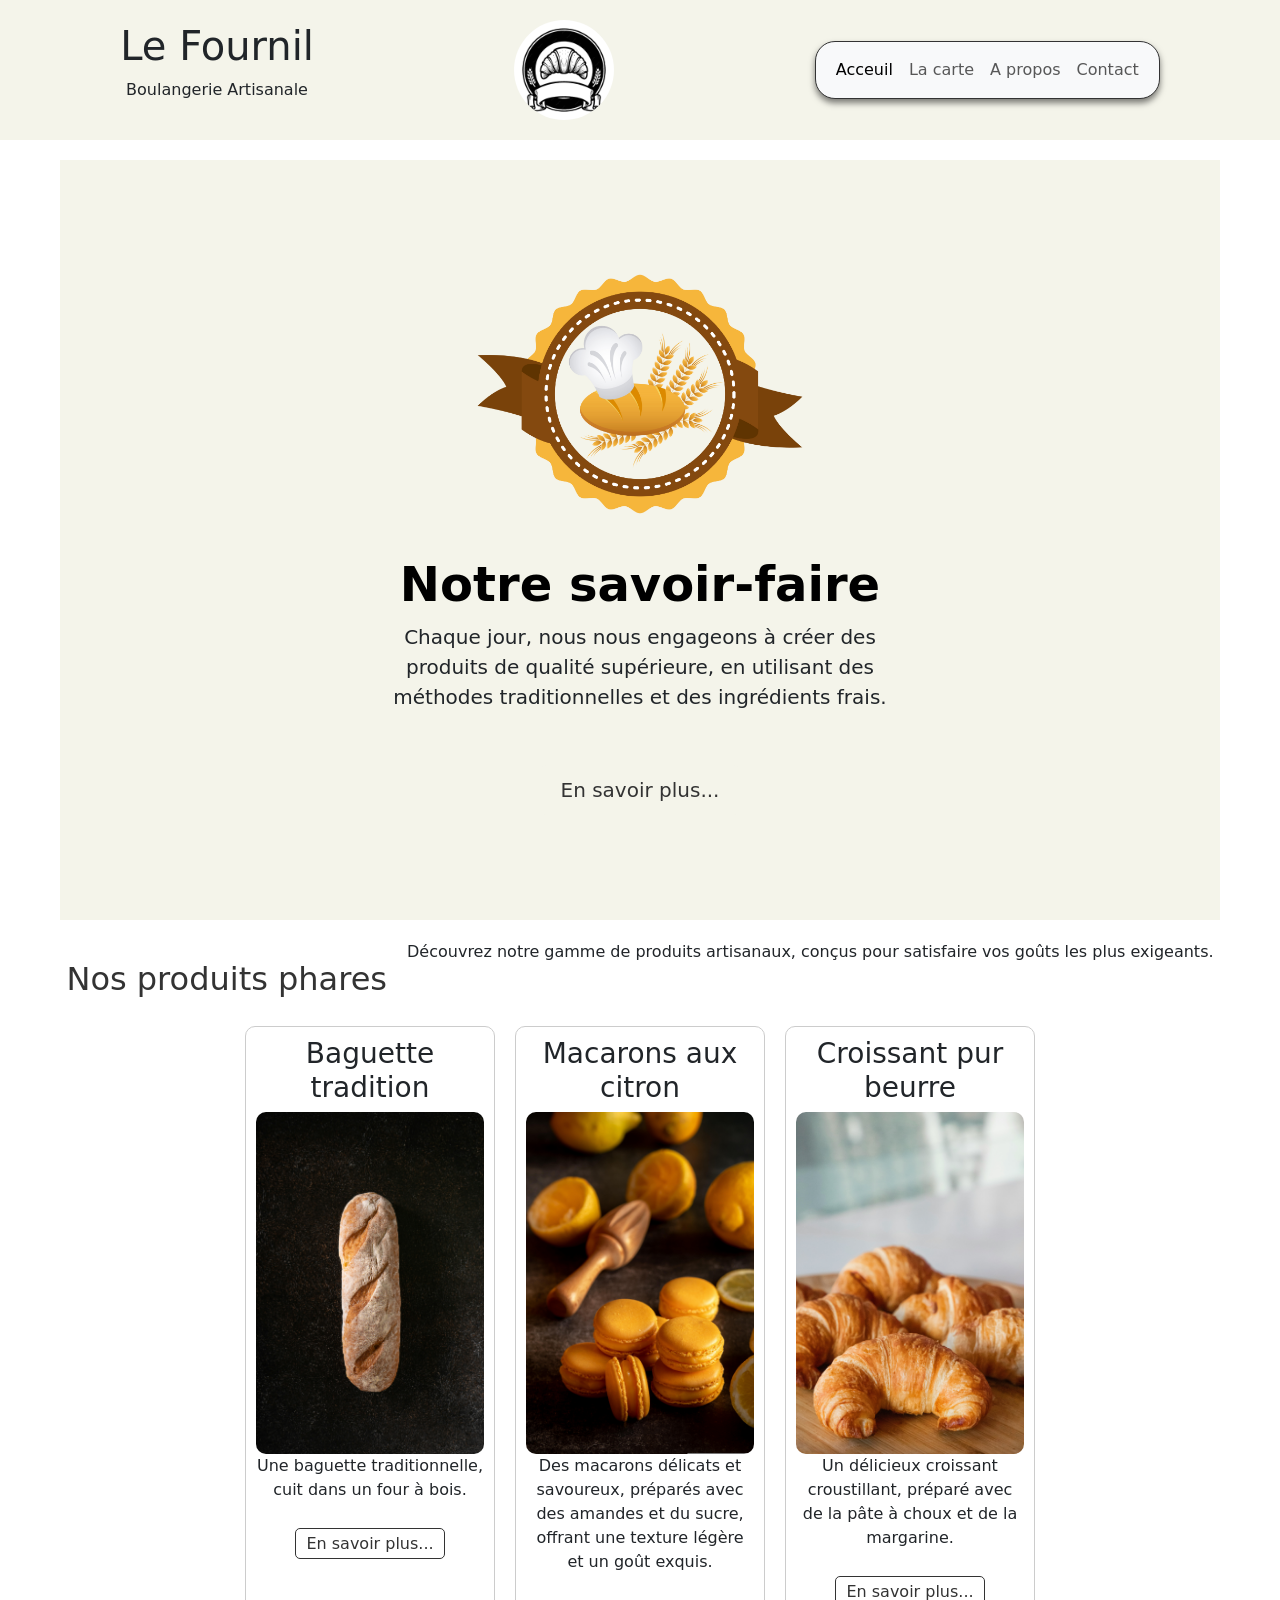
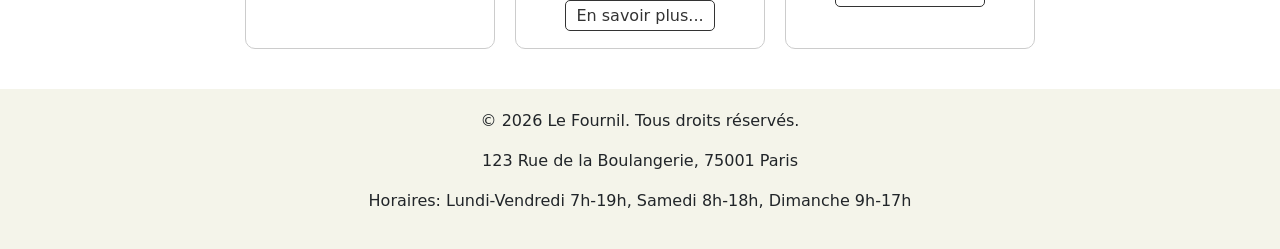
==== index.html @ 7bd05edb "first commit" ====
<!doctype html>
<html lang="fr">
  <head>
    <meta charset="UTF-8" />
    <meta name="viewport" content="width=device-width, initial-scale=1.0" />
    <!-- cdn bootstrap -->
    <link
      href="https://cdn.jsdelivr.net/npm/bootstrap@5.3.0/dist/css/bootstrap.min.css"
      rel="stylesheet"
    />
    <script src="https://cdn.jsdelivr.net/npm/bootstrap@5.3.0/dist/js/bootstrap.bundle.min.js"></script>
    <link rel="stylesheet" href="./assets/css/default.css" />
    <title>Le Fournil - Boulangerie Artisanale</title>
  </head>
  <body>
    <!-- Header -->
    <header>
      <div class="header-content">
        <h1>Le Fournil</h1>
        <p>Boulangerie Artisanale</p>
      </div>
      <!-- Logo -->
      <img src="assets/images/logo.jpg" alt="logo croissant" class="logo" />
      <!-- Navigation -->
      <nav
        class="navbar navbar-expand-lg bg-body-tertiary align-content-center"
      >
        <div class="container-fluid">
          <button
            class="navbar-toggler"
            type="button"
            data-bs-toggle="collapse"
            data-bs-target="#navbarText"
            aria-controls="navbarText"
            aria-expanded="false"
            aria-label="Toggle navigation"
          >
            <span class="navbar-toggler-icon"></span>
          </button>
          <div class="collapse navbar-collapse" id="navbarText">
            <ul class="navbar-nav me-auto mb-2 mb-lg-0">
              <li class="nav-item">
                <a class="nav-link active" aria-current="page" href="index.html"
                  >Acceuil</a
                >
              </li>
              <li class="nav-item">
                <a class="nav-link" href="/pages/la-carte.html">La carte</a>
              </li>
              <li class="nav-item">
                <a class="nav-link" href="/pages/a-propos.html">A propos</a>
              </li>
              <li class="nav-item">
                <a class="nav-link" href="/pages/contact.html">Contact</a>
              </li>
            </ul>
          </div>
        </div>
      </nav>
    </header>
    <!-- Main -->
    <main class="container">
      <section class="hero">
        <div class="px-4 py-5 my-5 text-center">
          <img
            class="d-block mx-auto mb-4"
            src="./assets/images/54307.jpg"
            alt=""
            width="350px"
          />
          <h1 class="display-5 fw-bold text-body-emphasis">
            Notre savoir-faire
          </h1>
          <div class="col-lg-6 mx-auto">
            <p class="lead mb-4">
              Chaque jour, nous nous engageons à créer des produits de qualité
              supérieure, en utilisant des méthodes traditionnelles et des
              ingrédients frais.
            </p>
            <div class="d-grid gap-2 d-sm-flex justify-content-sm-center">
              <button type="button" class="btn btn-lg px-4 gap-3">
                <a class="link-hero" href="pages/a-propos.html"
                  >En savoir plus...</a
                >
              </button>
            </div>
          </div>
        </div>
      </section>
      <section class="products-home">
        <h2>Nos produits phares</h2>
        <p>
          Découvrez notre gamme de produits artisanaux, conçus pour satisfaire
          vos goûts les plus exigeants.
        </p>
        <article class="product">
          <h3>Baguette tradition</h3>
          <img
            class="photo-section"
            src="assets/images/tradition.jpg"
            alt="différents types de pains"
            height="400px"
          />
          <p>Une baguette traditionnelle, cuit dans un four à bois.</p>
          <button type="button" class="btn btn-phare btn-lg px-4 gap-3">
            <a href="/pages/la-carte.html#bread-section">En savoir plus...</a>
          </button>
        </article>
        <article class="product">
          <h3>Macarons aux citron</h3>
          <img
            class="photo-section"
            src="assets/images/Macarons.jpg"
            alt="macarons aux citron"
            height="400px"
          />
          <p>
            Des macarons délicats et savoureux, préparés avec des amandes et du
            sucre, offrant une texture légère et un goût exquis.
          </p>
          <button type="button" class="btn btn-phare btn-lg px-4 gap-3">
            <a href="/pages/la-carte.html#patisseries-section"
              >En savoir plus...</a
            >
          </button>
        </article>
        <article class="product">
          <h3>Croissant pur beurre</h3>
          <img
            class="photo-section"
            src="assets/images/croissant_2.jpg"
            alt="croissants au beurre"
            height="400px"
          />
          <p>
            Un délicieux croissant croustillant, préparé avec de la pâte à choux
            et de la margarine.
          </p>
          <button type="button" class="btn btn-phare btn-lg px-4 gap-3">
            <a href="/pages/la-carte.html#viennoiseries-section"
              >En savoir plus...</a
            >
          </button>
        </article>
      </section>
    </main>
  </body>
  <!-- Footer -->
  <footer>
    <p>&copy; 2026 Le Fournil. Tous droits réservés.</p>
    <p>123 Rue de la Boulangerie, 75001 Paris</p>
    <p>Horaires: Lundi-Vendredi 7h-19h, Samedi 8h-18h, Dimanche 9h-17h</p>
  </footer>
</html>
---- assets/css/default.css ----
:root {
  --primary-color: #f4f4ea;
  --secondary-color: #333;
  --accent-color: #ff6f61;
  --background-color: #f5f5f5;
}

.body {
  background-color: var(--background-color);
  font-family: Arial, sans-serif;
  margin: 0;
  padding: 0;
}
header {
  display: flex;
  background-color: var(--primary-color);
  padding: 20px;
  text-align: center;
  align-items: center;
  justify-content: space-around;
}
header img {
  width: 100px;
  height: auto;
  border-radius: 50%;
}
h2 {
  color: var(--secondary-color);
  text-align: center;
  margin-top: 20px;
}
footer {
  background-color: var(--primary-color);
  padding: 20px;
  text-align: center;
  margin-top: 20px;
}
.header-content {
  display: flex;
  flex-direction: column;
  align-items: center;
}
.navbar {
  border: 1px solid var(--secondary-color);
  border-radius: 20px;
  box-shadow: 0 4px 6px rgba(0, 0, 0, 0.5);
}
.navbar a:checked {
  color: var(--secondary-color);
  text-decoration: none;
  padding: 10px 20px;
  display: inline-block;
}
.container {
  max-width: 1200px;
  margin: 0 auto;
  padding: 20px;
  display: flex;
  flex-direction: column;
  align-items: center;
}
.head-section {
  text-align: center;
  margin-bottom: 20px;
}
.head-section h2 {
  color: var(--secondary-color);
  box-shadow: 0 4px 6px var(--primary-color);
  border-radius: 15%;
  font-size: 2em;
  margin-bottom: 10px;
}
.photo-section {
  width: 80%;
  height: 150px;
  border-radius: 20px;
}
.products-home {
  display: flex;
  flex-wrap: wrap;
  justify-content: center;
  gap: 20px;
  margin-top: 20px;
}
.products-home .product {
  width: 250px;
  border: 1px solid #ccc;
  border-radius: 10px;
  padding: 10px;
  text-align: center;
}
.products-home .product img {
  width: 100%;
  height: auto;
  border-radius: 10px;
}
.products-la-carte {
  color: var(--secondary-color);
}

.products-la-carte li {
  list-style: none;
  margin: 20px;
  font-size: large;
  width: 250px;
  background-color: var(--primary-color);
  border: 1px solid #ccc;
  border-radius: 10px;
  padding: 10px;
  text-align: center;
}
.products-la-carte li img {
  width: 100%;
  height: 100%;
  border-radius: 10px;
}
.products-la-carte li img:hover {
  transform: scale(1.01);
  transition: transform 0.3s ease;
  cursor: help;
}
.hero {
  background-color: var(--primary-color);
}
.link-hero {
  display: inline-block;
  padding: 10px 20px;
  background-color: var(--primary-color);
  color: var(--secondary-color);
  text-decoration: none;
  border-radius: 5px;
  margin-top: 20px;
}
.link-hero:hover {
  background-color: var(--secondary-color);
  border: 1px solid var(--secondary-color);
  color: var(--primary-color);
  transition: background-color 0.3s ease;
}
.ancre-la-carte {
  display: flex;
  justify-content: center;
  gap: 20px;
  margin-bottom: 20px;
  a {
    text-decoration: none;
    color: var(--secondary-color);
    font-weight: bold;
    padding: 10px 20px;
    border-radius: 5px;
    transition: background-color 0.3s ease;
  }
}
.btn-phare a {
  text-decoration: none;
  color: var(--secondary-color);
  font-size: medium;
  /* font-weight: medium; */
  padding: 5px 10px;
  border: 1px solid var(--secondary-color);
  border-radius: 5px;
  transition: background-color 0.3s ease;
}
.btn-phare a:hover {
  background-color: var(--primary-color);
  color: var(--secondary-color);
}
.about-article {
  border: 1px solid var(--secondary-color);
  border-radius: 25px;
  box-shadow: 0 4px 6px rgba(0, 0, 0, 0.4);
  display: flex;
  flex-direction: column;
  align-items: center;
  margin-top: 20px;
}
.about-article p {
  text-align: center;
  padding: 5px;
  font-size: medium;
}
.about-article footer p {
  margin-top: 10px;
}
.about-article footer {
  margin-bottom: 10px;
  border-radius: 40px 0 40px 0;
}
.form-contact {
  display: flex;
  padding: 60px 45px;
  flex-direction: column;
  align-items: center;
  margin-top: 20px;
  border: 1px solid var(--secondary-color);
  border-radius: 25px;
  box-shadow: 0 4px 6px rgba(0, 0, 0, 0.4);
}
.btn-contact {
  text-decoration: none;
  color: var(--secondary-color);
  font-size: medium;
  padding: 5px 10px;
  border: 1px solid var(--secondary-color);
  border-radius: 5px;
  transition: background-color 0.3s ease;
}
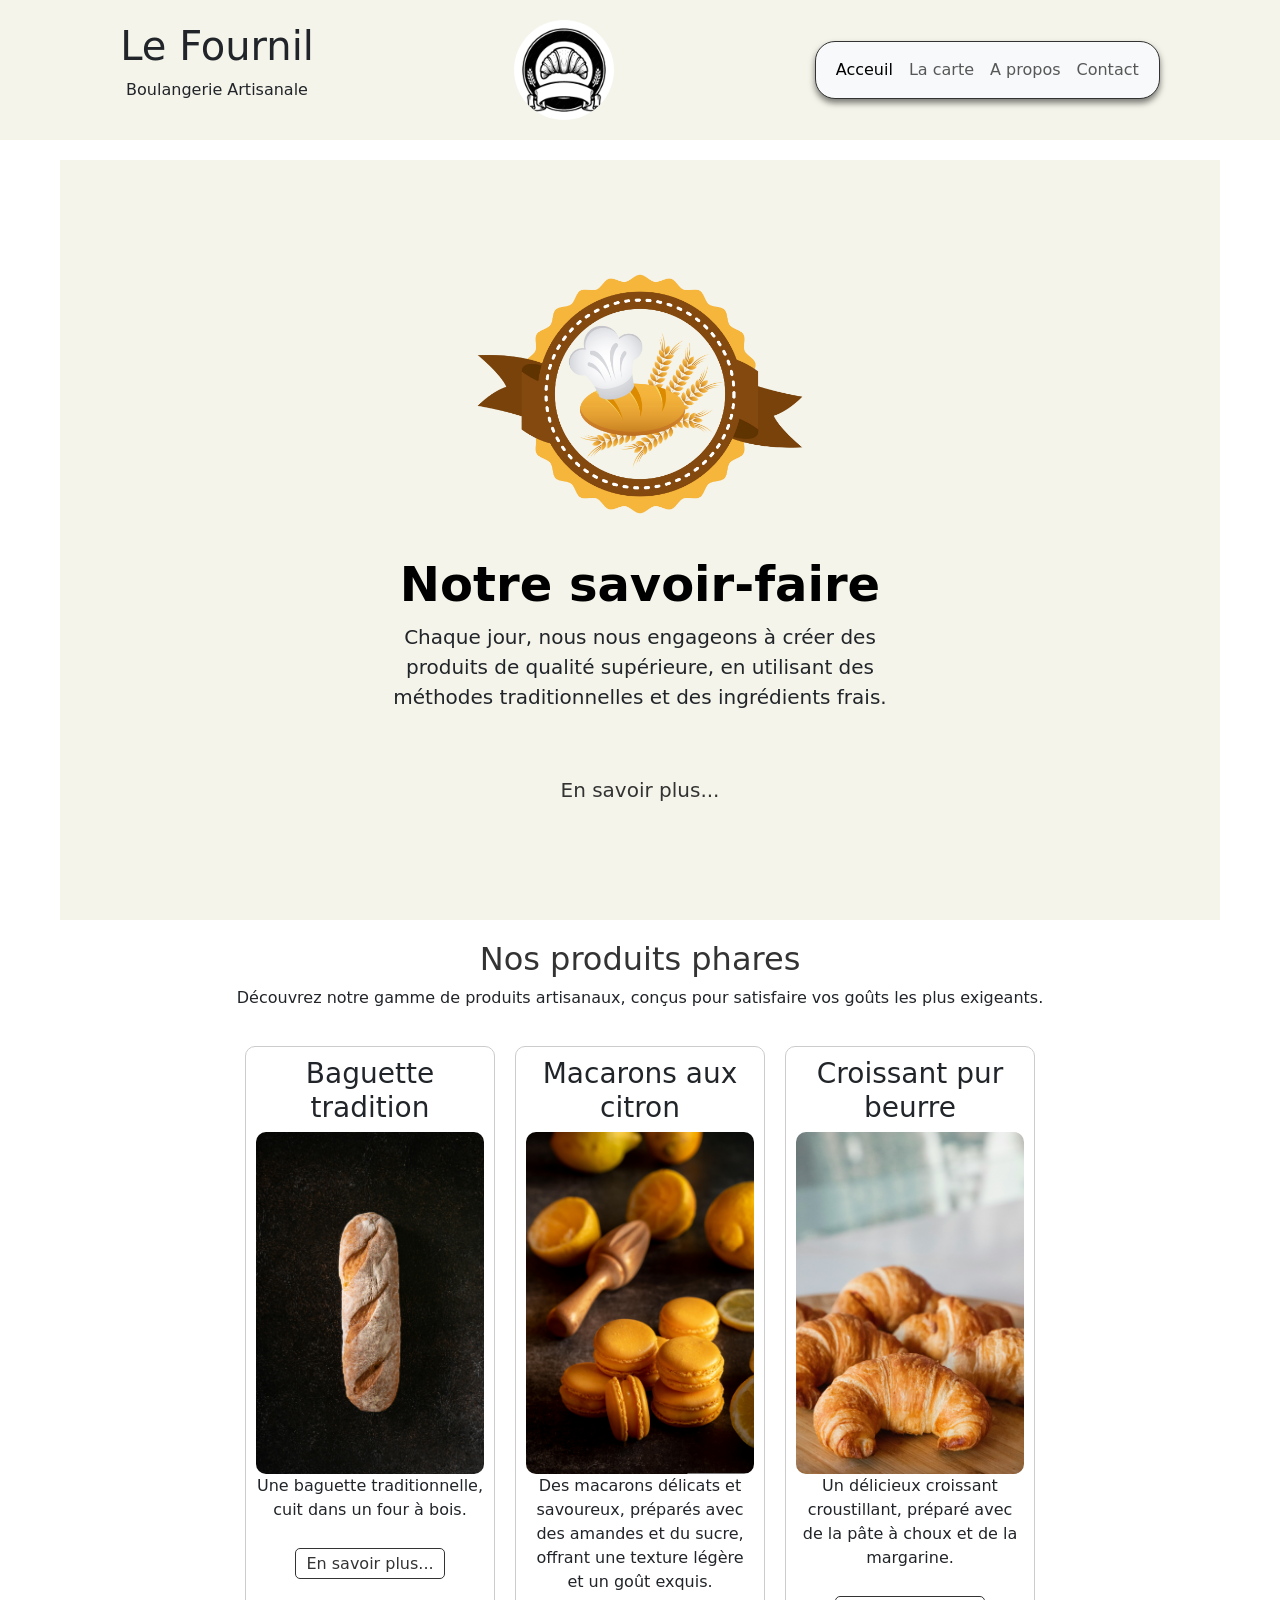
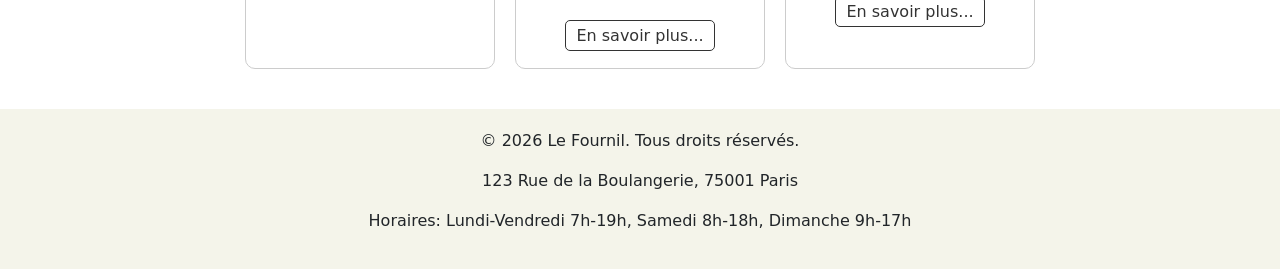
==== commit d337e171: "fix index-h2" ====
--- a/index.html
+++ b/index.html
@@ -87,12 +87,12 @@
           </div>
         </div>
       </section>
+      <h2>Nos produits phares</h2>
+      <p>
+        Découvrez notre gamme de produits artisanaux, conçus pour satisfaire vos
+        goûts les plus exigeants.
+      </p>
       <section class="products-home">
-        <h2>Nos produits phares</h2>
-        <p>
-          Découvrez notre gamme de produits artisanaux, conçus pour satisfaire
-          vos goûts les plus exigeants.
-        </p>
         <article class="product">
           <h3>Baguette tradition</h3>
           <img
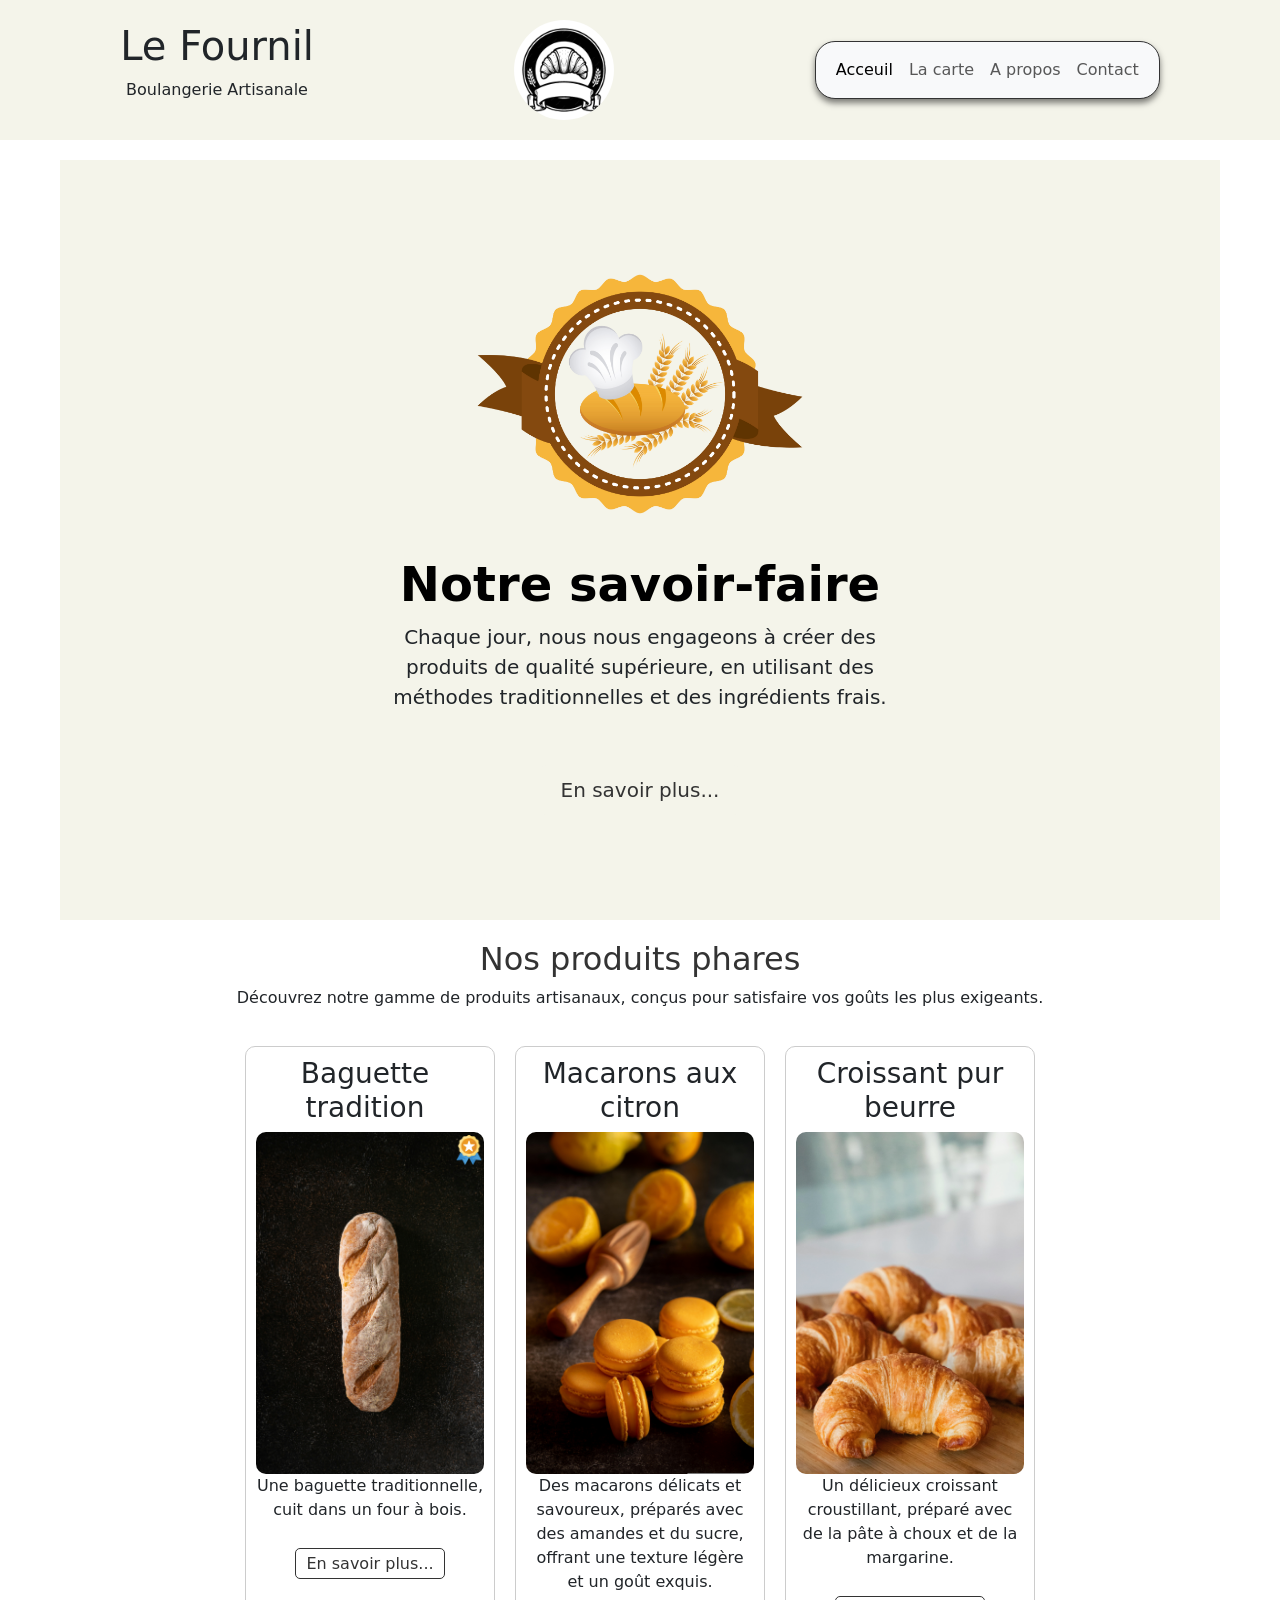
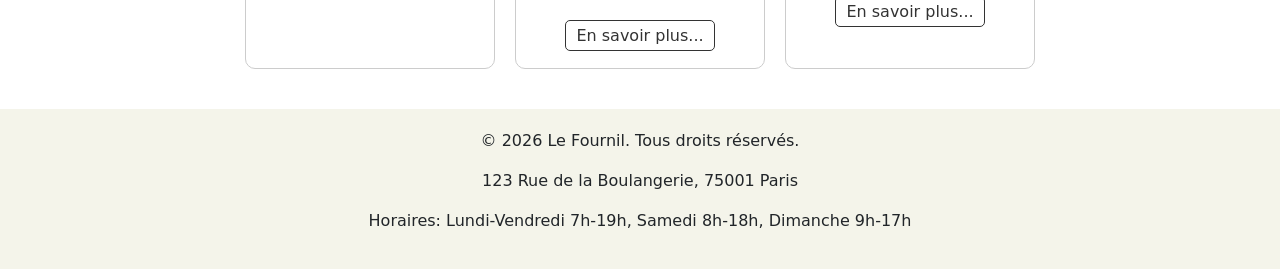
==== commit 12c0d9e3: "css (+medal on product)" ====
--- a/index.html
+++ b/index.html
@@ -92,14 +92,25 @@
         Découvrez notre gamme de produits artisanaux, conçus pour satisfaire vos
         goûts les plus exigeants.
       </p>
+
       <section class="products-home">
         <article class="product">
-          <h3>Baguette tradition</h3>
+          <div id="badge-title">
+            <h3>Baguette tradition</h3>
+            <img
+              id="medaille"
+              src="/assets/images/medaille.png"
+              alt="Medaille or"
+              data-bs-toggle="popover"
+              data-bs-trigger="hover click"
+              data-bs-placement="left"
+              data-bs-content="Medaille d'or au concours de la meilleure baguette de Paris 2025"
+            />
+          </div>
           <img
             class="photo-section"
             src="assets/images/tradition.jpg"
-            alt="différents types de pains"
-            height="400px"
+            alt="baguette tradition"
           />
           <p>Une baguette traditionnelle, cuit dans un four à bois.</p>
           <button type="button" class="btn btn-phare btn-lg px-4 gap-3">
@@ -112,16 +123,18 @@
             class="photo-section"
             src="assets/images/Macarons.jpg"
             alt="macarons aux citron"
-            height="400px"
           />
           <p>
             Des macarons délicats et savoureux, préparés avec des amandes et du
             sucre, offrant une texture légère et un goût exquis.
           </p>
-          <button type="button" class="btn btn-phare btn-lg px-4 gap-3">
+          <button
+            type="button"
+            class="btn btn-phare btn-lg px-4 gap-3 position-relative"
+          >
             <a href="/pages/la-carte.html#patisseries-section"
-              >En savoir plus...</a
-            >
+              >En savoir plus...
+            </a>
           </button>
         </article>
         <article class="product">
@@ -130,7 +143,6 @@
             class="photo-section"
             src="assets/images/croissant_2.jpg"
             alt="croissants au beurre"
-            height="400px"
           />
           <p>
             Un délicieux croissant croustillant, préparé avec de la pâte à choux
@@ -145,6 +157,21 @@
       </section>
     </main>
   </body>
+  <script>
+    document.addEventListener("DOMContentLoaded", () => {
+      console.log("Popover init");
+
+      const popoverTriggerList = document.querySelectorAll(
+        '[data-bs-toggle="popover"]',
+      );
+
+      console.log(popoverTriggerList);
+
+      [...popoverTriggerList].forEach((el) => {
+        new bootstrap.Popover(el);
+      });
+    });
+  </script>
   <!-- Footer -->
   <footer>
     <p>&copy; 2026 Le Fournil. Tous droits réservés.</p>
--- a/assets/css/default.css
+++ b/assets/css/default.css
@@ -4,13 +4,28 @@
   --accent-color: #ff6f61;
   --background-color: #f5f5f5;
 }
-
+/* Style globale */
 .body {
   background-color: var(--background-color);
   font-family: Arial, sans-serif;
   margin: 0;
   padding: 0;
 }
+.container {
+  max-width: 1200px;
+  margin: 0 auto;
+  padding: 20px;
+  display: flex;
+  flex-direction: column;
+  align-items: center;
+}
+h2 {
+  color: var(--secondary-color);
+  text-align: center;
+  margin-top: 20px;
+}
+
+/*  HEADER */
 header {
   display: flex;
   background-color: var(--primary-color);
@@ -24,22 +39,12 @@
   height: auto;
   border-radius: 50%;
 }
-h2 {
-  color: var(--secondary-color);
-  text-align: center;
-  margin-top: 20px;
-}
-footer {
-  background-color: var(--primary-color);
-  padding: 20px;
-  text-align: center;
-  margin-top: 20px;
-}
 .header-content {
   display: flex;
   flex-direction: column;
   align-items: center;
 }
+
 .navbar {
   border: 1px solid var(--secondary-color);
   border-radius: 20px;
@@ -51,14 +56,82 @@
   padding: 10px 20px;
   display: inline-block;
 }
-.container {
-  max-width: 1200px;
-  margin: 0 auto;
+
+/* Style pour le footer */
+footer {
+  background-color: var(--primary-color);
   padding: 20px;
-  display: flex;
-  flex-direction: column;
-  align-items: center;
-}
+  text-align: center;
+  margin-top: 20px;
+}
+
+/* PAGE ACCUEIL */
+.hero {
+  background-color: var(--primary-color);
+}
+.link-hero {
+  display: inline-block;
+  padding: 10px 20px;
+  background-color: var(--primary-color);
+  color: var(--secondary-color);
+  text-decoration: none;
+  border-radius: 5px;
+  margin-top: 20px;
+}
+.link-hero:hover {
+  background-color: var(--secondary-color);
+  border: 1px solid var(--secondary-color);
+  color: var(--primary-color);
+  transition: background-color 0.3s ease;
+}
+.products-home {
+  display: flex;
+  flex-wrap: wrap;
+  justify-content: center;
+  gap: 20px;
+  margin-top: 20px;
+}
+.products-home .product {
+  width: 250px;
+  border: 1px solid #ccc;
+  border-radius: 10px;
+  padding: 10px;
+  text-align: center;
+}
+.products-home .product .photo-section {
+  width: 100%;
+  height: auto;
+  border-radius: 10px;
+}
+
+.btn-phare a {
+  text-decoration: none;
+  color: var(--secondary-color);
+  font-size: medium;
+  /* font-weight: medium; */
+  padding: 5px 10px;
+  border: 1px solid var(--secondary-color);
+  border-radius: 5px;
+  transition: background-color 0.3s ease;
+}
+.btn-phare a:hover {
+  background-color: var(--primary-color);
+  color: var(--secondary-color);
+}
+#badge-title {
+  display: flex;
+  align-items: center;
+}
+#badge-title h3 {
+  margin-left: 20px;
+}
+#medaille {
+  width: 30px;
+  height: auto;
+  position: relative;
+  top: 55px;
+}
+/* PAGE LA CARTE */
 .head-section {
   text-align: center;
   margin-bottom: 20px;
@@ -75,25 +148,7 @@
   height: 150px;
   border-radius: 20px;
 }
-.products-home {
-  display: flex;
-  flex-wrap: wrap;
-  justify-content: center;
-  gap: 20px;
-  margin-top: 20px;
-}
-.products-home .product {
-  width: 250px;
-  border: 1px solid #ccc;
-  border-radius: 10px;
-  padding: 10px;
-  text-align: center;
-}
-.products-home .product img {
-  width: 100%;
-  height: auto;
-  border-radius: 10px;
-}
+
 .products-la-carte {
   color: var(--secondary-color);
 }
@@ -119,52 +174,31 @@
   transition: transform 0.3s ease;
   cursor: help;
 }
-.hero {
-  background-color: var(--primary-color);
-}
-.link-hero {
-  display: inline-block;
-  padding: 10px 20px;
-  background-color: var(--primary-color);
-  color: var(--secondary-color);
-  text-decoration: none;
-  border-radius: 5px;
-  margin-top: 20px;
-}
-.link-hero:hover {
-  background-color: var(--secondary-color);
-  border: 1px solid var(--secondary-color);
-  color: var(--primary-color);
-  transition: background-color 0.3s ease;
-}
+
 .ancre-la-carte {
   display: flex;
   justify-content: center;
   gap: 20px;
-  margin-bottom: 20px;
+  margin: 0 10px 20px 10px;
+  /* margin-bottom: 20px; */
+  padding: 5px;
   a {
     text-decoration: none;
     color: var(--secondary-color);
     font-weight: bold;
     padding: 10px 20px;
-    border-radius: 5px;
+    border-radius: 10px;
     transition: background-color 0.3s ease;
+    border: 1px solid var(--secondary-color);
+    box-shadow: 0 4px 6px rgba(0, 0, 0, 0.4);
   }
 }
-.btn-phare a {
-  text-decoration: none;
-  color: var(--secondary-color);
-  font-size: medium;
-  /* font-weight: medium; */
-  padding: 5px 10px;
-  border: 1px solid var(--secondary-color);
-  border-radius: 5px;
-  transition: background-color 0.3s ease;
-}
-.btn-phare a:hover {
-  background-color: var(--primary-color);
-  color: var(--secondary-color);
-}
+.ancre-la-carte a:hover {
+  background-color: var(--primary-color);
+  color: var(--secondary-color);
+}
+
+/* PAGE A PROPOS */
 .about-article {
   border: 1px solid var(--secondary-color);
   border-radius: 25px;
@@ -186,6 +220,8 @@
   margin-bottom: 10px;
   border-radius: 40px 0 40px 0;
 }
+
+/* PAGE CONTACT */
 .form-contact {
   display: flex;
   padding: 60px 45px;
@@ -205,3 +241,12 @@
   border-radius: 5px;
   transition: background-color 0.3s ease;
 }
+@media screen and (max-width: 768px) {
+  .ancre-la-carte {
+    flex-direction: column;
+  }
+  .row {
+    align-items: center;
+    flex-direction: column;
+  }
+}
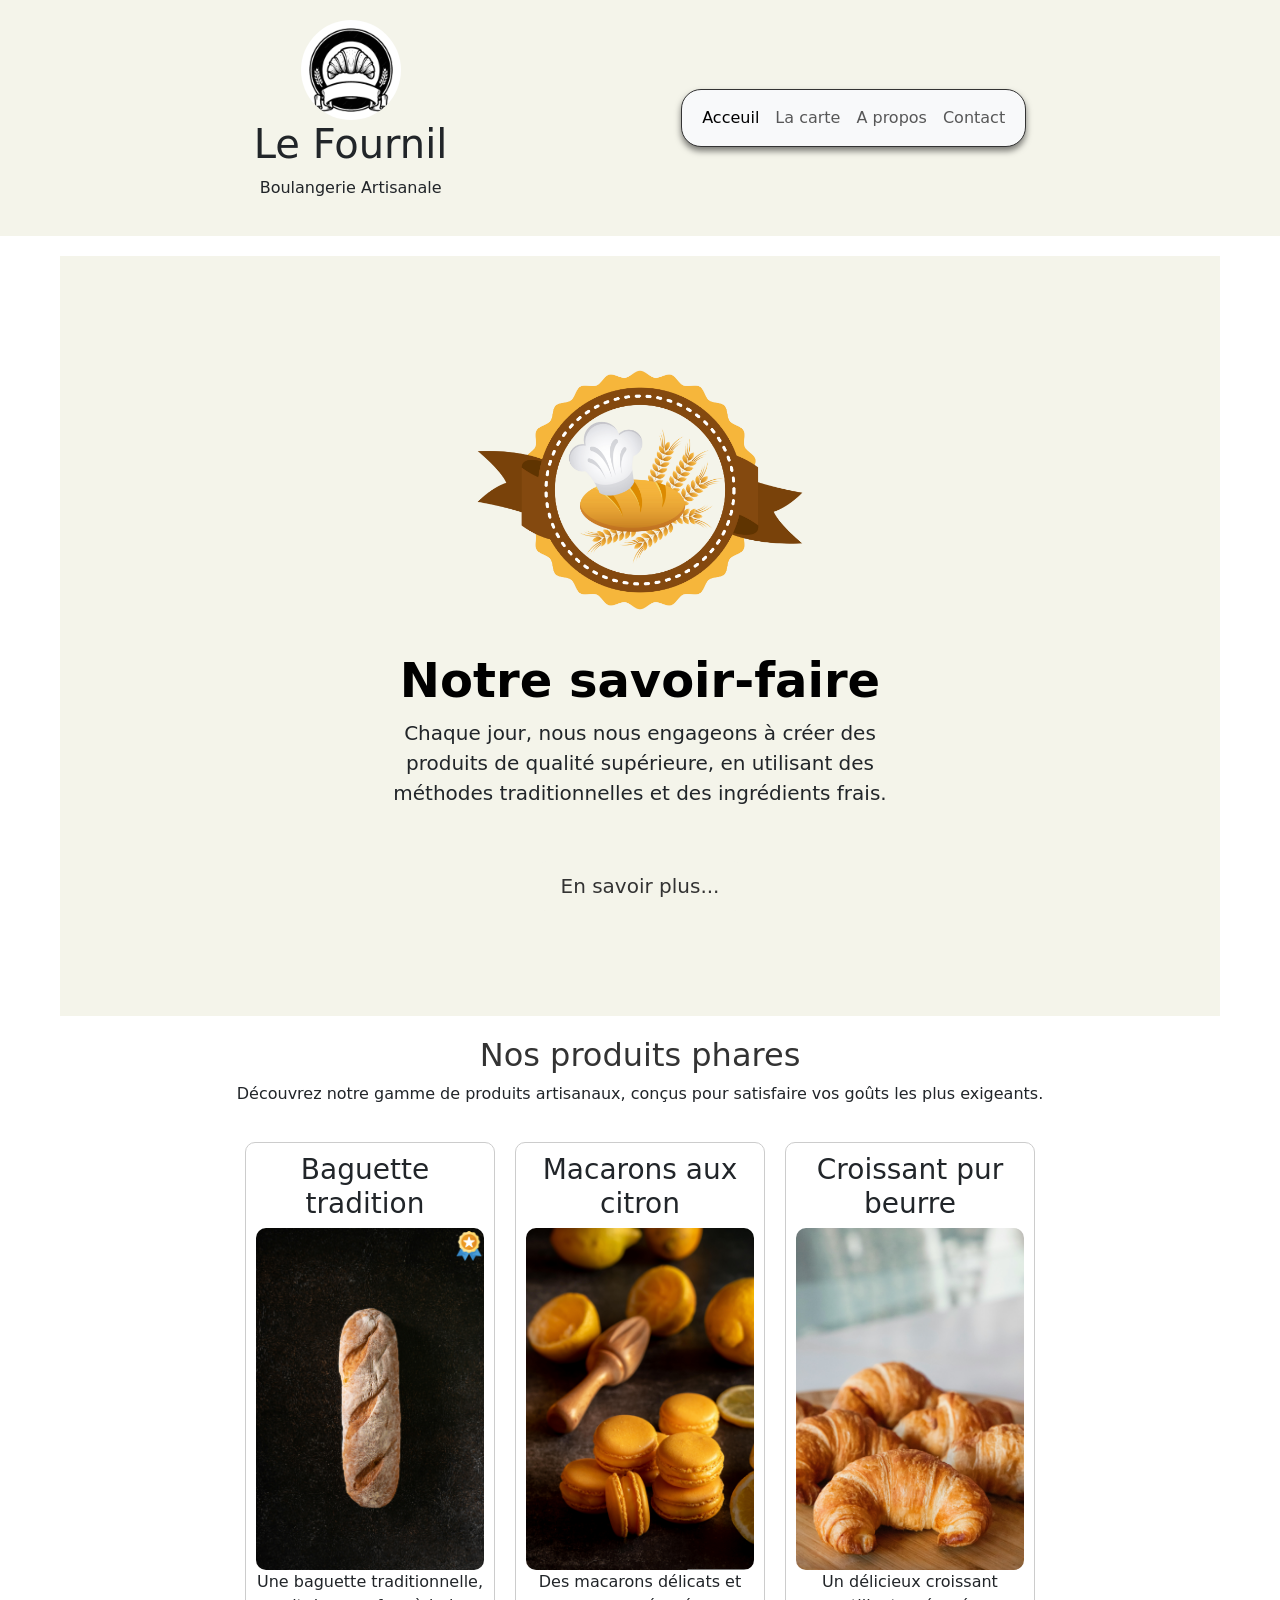
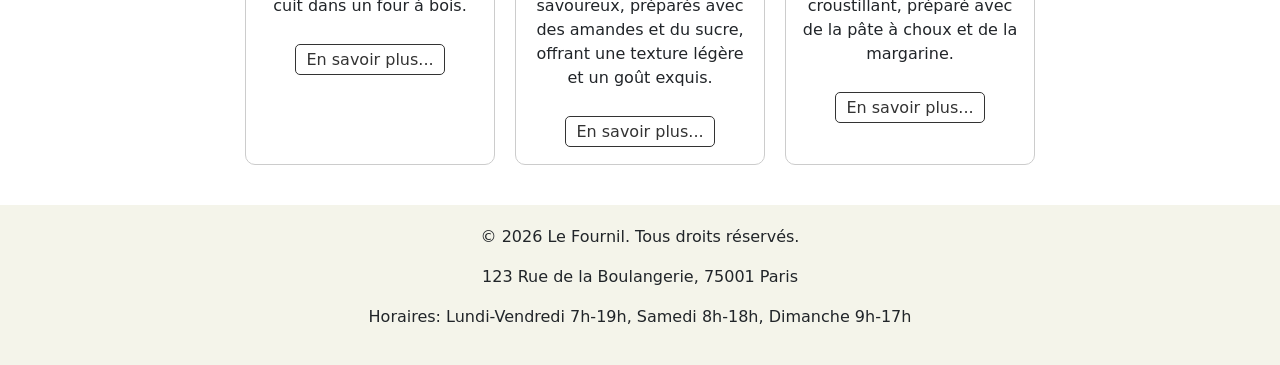
==== commit e3d45a87: "fix logo header" ====
--- a/index.html
+++ b/index.html
@@ -15,12 +15,13 @@
   <body>
     <!-- Header -->
     <header>
+      <!-- Logo -->
       <div class="header-content">
+        <img src="assets/images/logo.jpg" alt="logo croissant" class="logo" />
         <h1>Le Fournil</h1>
         <p>Boulangerie Artisanale</p>
       </div>
-      <!-- Logo -->
-      <img src="assets/images/logo.jpg" alt="logo croissant" class="logo" />
+
       <!-- Navigation -->
       <nav
         class="navbar navbar-expand-lg bg-body-tertiary align-content-center"
--- a/assets/css/default.css
+++ b/assets/css/default.css
@@ -32,7 +32,7 @@
   padding: 20px;
   text-align: center;
   align-items: center;
-  justify-content: space-around;
+  justify-content: space-evenly;
 }
 header img {
   width: 100px;
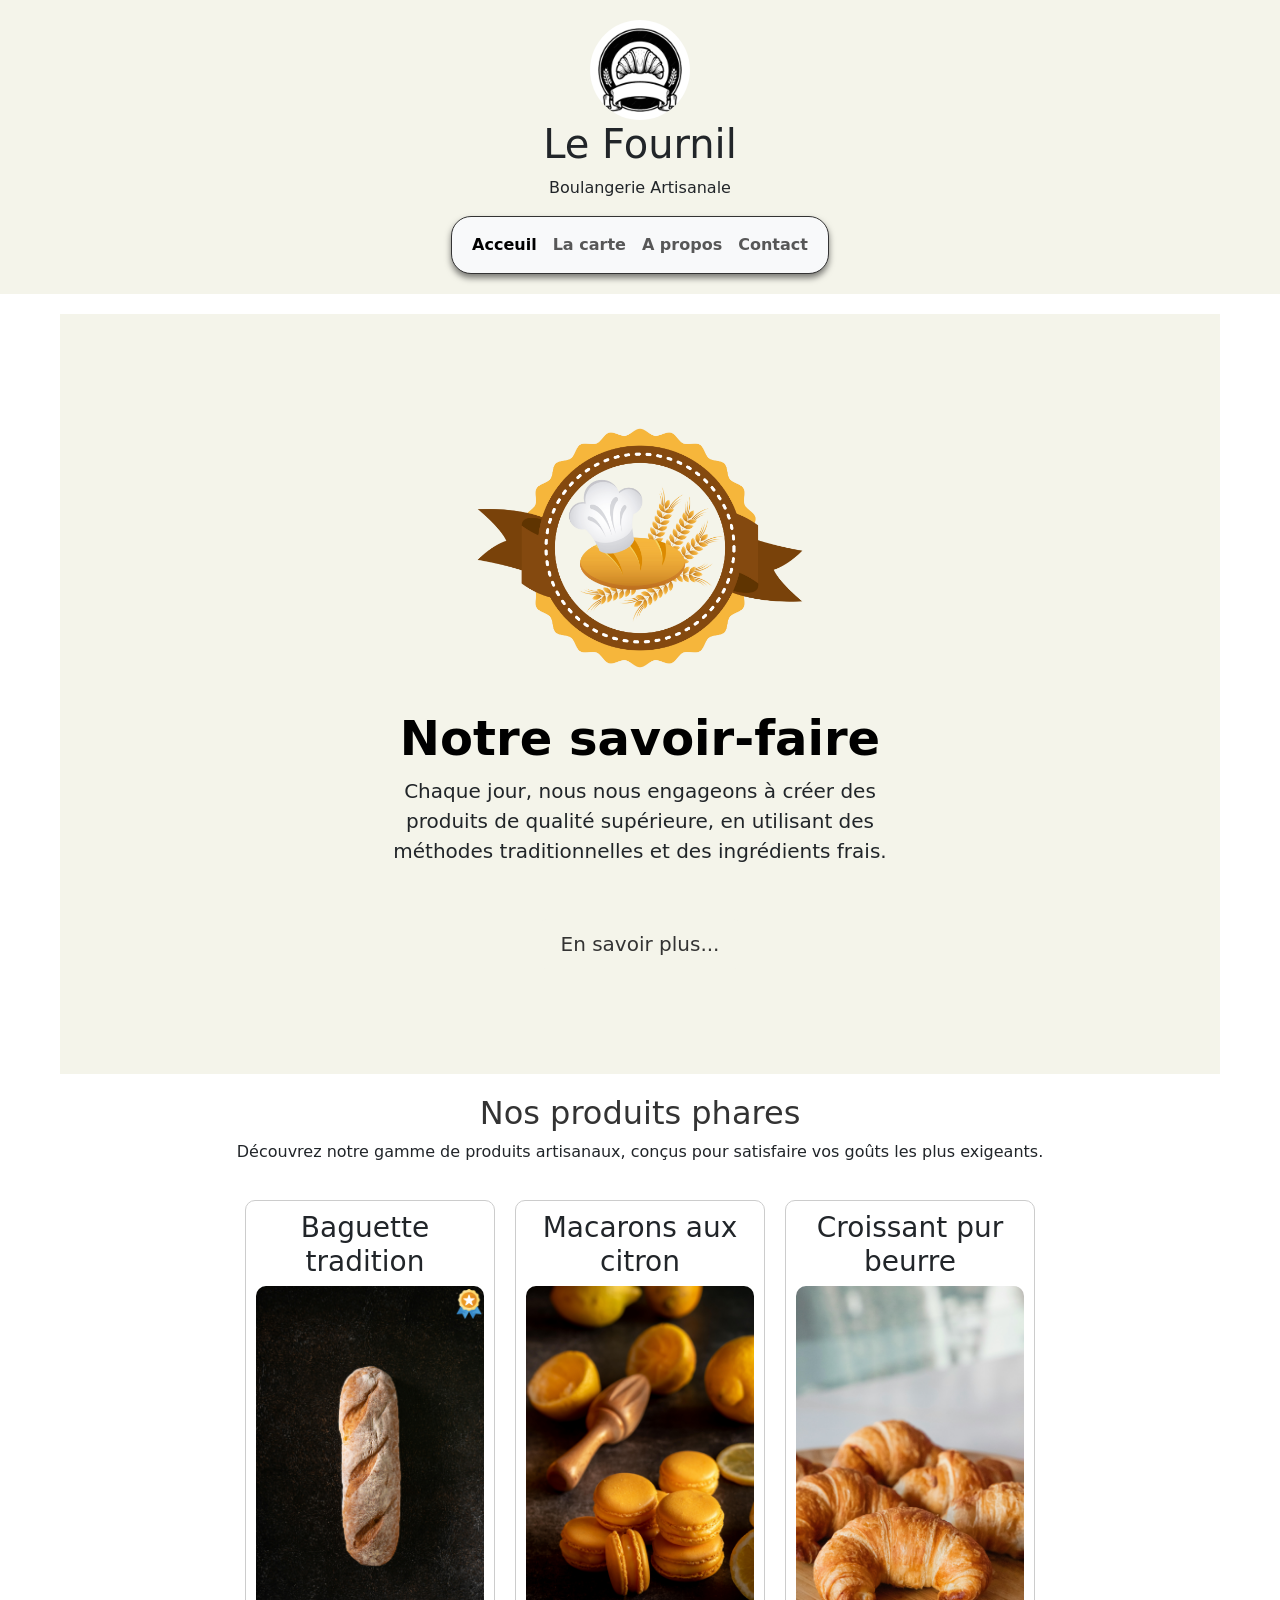
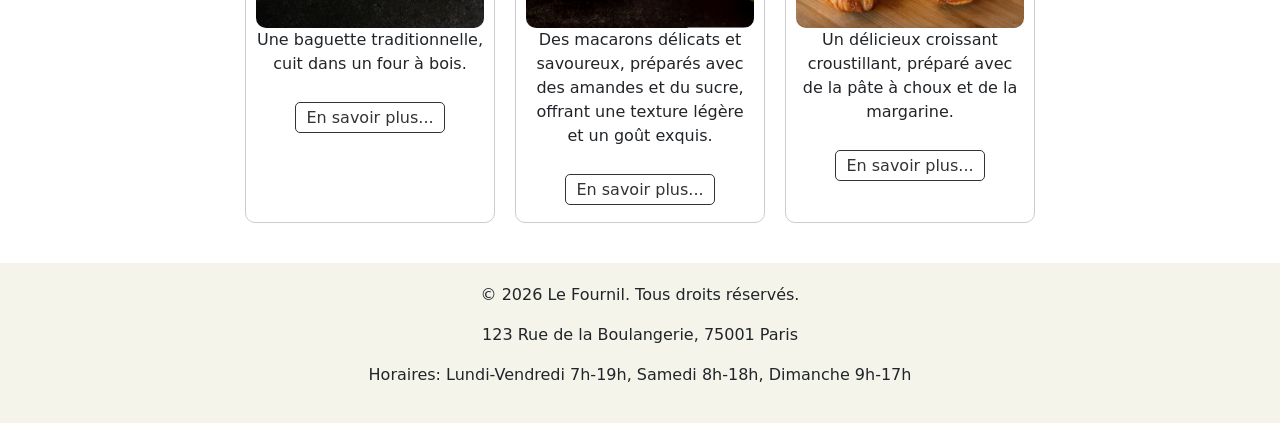
==== commit 1916430a: "patch header nav+ add alert WIP page a-propos" ====
--- a/index.html
+++ b/index.html
@@ -20,44 +20,47 @@
         <img src="assets/images/logo.jpg" alt="logo croissant" class="logo" />
         <h1>Le Fournil</h1>
         <p>Boulangerie Artisanale</p>
+
+        <!-- Navigation -->
+        <nav
+          class="navbar navbar-expand-md bg-body-tertiary align-content-center"
+        >
+          <div class="container-fluid">
+            <button
+              class="navbar-toggler"
+              type="button"
+              data-bs-toggle="collapse"
+              data-bs-target="#navbarText"
+              aria-controls="navbarText"
+              aria-expanded="false"
+              aria-label="Toggle navigation"
+            >
+              <span class="navbar-toggler-icon"></span>
+            </button>
+            <div class="collapse navbar-collapse" id="navbarText">
+              <ul class="navbar-nav me-auto mb-2 mb-lg-0">
+                <li class="nav-item">
+                  <a
+                    class="nav-link active"
+                    aria-current="page"
+                    href="index.html"
+                    >Acceuil</a
+                  >
+                </li>
+                <li class="nav-item">
+                  <a class="nav-link" href="/pages/la-carte.html">La carte</a>
+                </li>
+                <li class="nav-item">
+                  <a class="nav-link" href="/pages/a-propos.html">A propos</a>
+                </li>
+                <li class="nav-item">
+                  <a class="nav-link" href="/pages/contact.html">Contact</a>
+                </li>
+              </ul>
+            </div>
+          </div>
+        </nav>
       </div>
-
-      <!-- Navigation -->
-      <nav
-        class="navbar navbar-expand-lg bg-body-tertiary align-content-center"
-      >
-        <div class="container-fluid">
-          <button
-            class="navbar-toggler"
-            type="button"
-            data-bs-toggle="collapse"
-            data-bs-target="#navbarText"
-            aria-controls="navbarText"
-            aria-expanded="false"
-            aria-label="Toggle navigation"
-          >
-            <span class="navbar-toggler-icon"></span>
-          </button>
-          <div class="collapse navbar-collapse" id="navbarText">
-            <ul class="navbar-nav me-auto mb-2 mb-lg-0">
-              <li class="nav-item">
-                <a class="nav-link active" aria-current="page" href="index.html"
-                  >Acceuil</a
-                >
-              </li>
-              <li class="nav-item">
-                <a class="nav-link" href="/pages/la-carte.html">La carte</a>
-              </li>
-              <li class="nav-item">
-                <a class="nav-link" href="/pages/a-propos.html">A propos</a>
-              </li>
-              <li class="nav-item">
-                <a class="nav-link" href="/pages/contact.html">Contact</a>
-              </li>
-            </ul>
-          </div>
-        </div>
-      </nav>
     </header>
     <!-- Main -->
     <main class="container">
@@ -158,6 +161,13 @@
       </section>
     </main>
   </body>
+
+  <!-- Footer -->
+  <footer>
+    <p>&copy; 2026 Le Fournil. Tous droits réservés.</p>
+    <p>123 Rue de la Boulangerie, 75001 Paris</p>
+    <p>Horaires: Lundi-Vendredi 7h-19h, Samedi 8h-18h, Dimanche 9h-17h</p>
+  </footer>
   <script>
     document.addEventListener("DOMContentLoaded", () => {
       console.log("Popover init");
@@ -173,10 +183,4 @@
       });
     });
   </script>
-  <!-- Footer -->
-  <footer>
-    <p>&copy; 2026 Le Fournil. Tous droits réservés.</p>
-    <p>123 Rue de la Boulangerie, 75001 Paris</p>
-    <p>Horaires: Lundi-Vendredi 7h-19h, Samedi 8h-18h, Dimanche 9h-17h</p>
-  </footer>
 </html>
--- a/assets/css/default.css
+++ b/assets/css/default.css
@@ -1,3 +1,9 @@
+*,
+*::before,
+*::after {
+  box-sizing: border-box;
+}
+
 :root {
   --primary-color: #f4f4ea;
   --secondary-color: #333;
@@ -56,8 +62,11 @@
   padding: 10px 20px;
   display: inline-block;
 }
-
-/* Style pour le footer */
+nav li {
+  font-weight: 600;
+}
+
+/* FOOTER */
 footer {
   background-color: var(--primary-color);
   padding: 20px;
@@ -221,6 +230,17 @@
   border-radius: 40px 0 40px 0;
 }
 
+/* ASIDE */
+.alert {
+  background-color: var(--primary-color);
+  width: auto;
+  max-width: fit-content;
+  justify-self: center;
+}
+.alert p {
+  font-size: medium;
+}
+
 /* PAGE CONTACT */
 .form-contact {
   display: flex;
@@ -230,6 +250,13 @@
   margin-top: 20px;
   border: 1px solid var(--secondary-color);
   border-radius: 25px;
+  box-shadow: 0 4px 6px rgba(0, 0, 0, 0.4);
+}
+.form-fieldset {
+  border: 1px solid var(--secondary-color);
+  border-radius: 15px;
+  padding: 20px;
+  margin-bottom: 20px;
   box-shadow: 0 4px 6px rgba(0, 0, 0, 0.4);
 }
 .btn-contact {
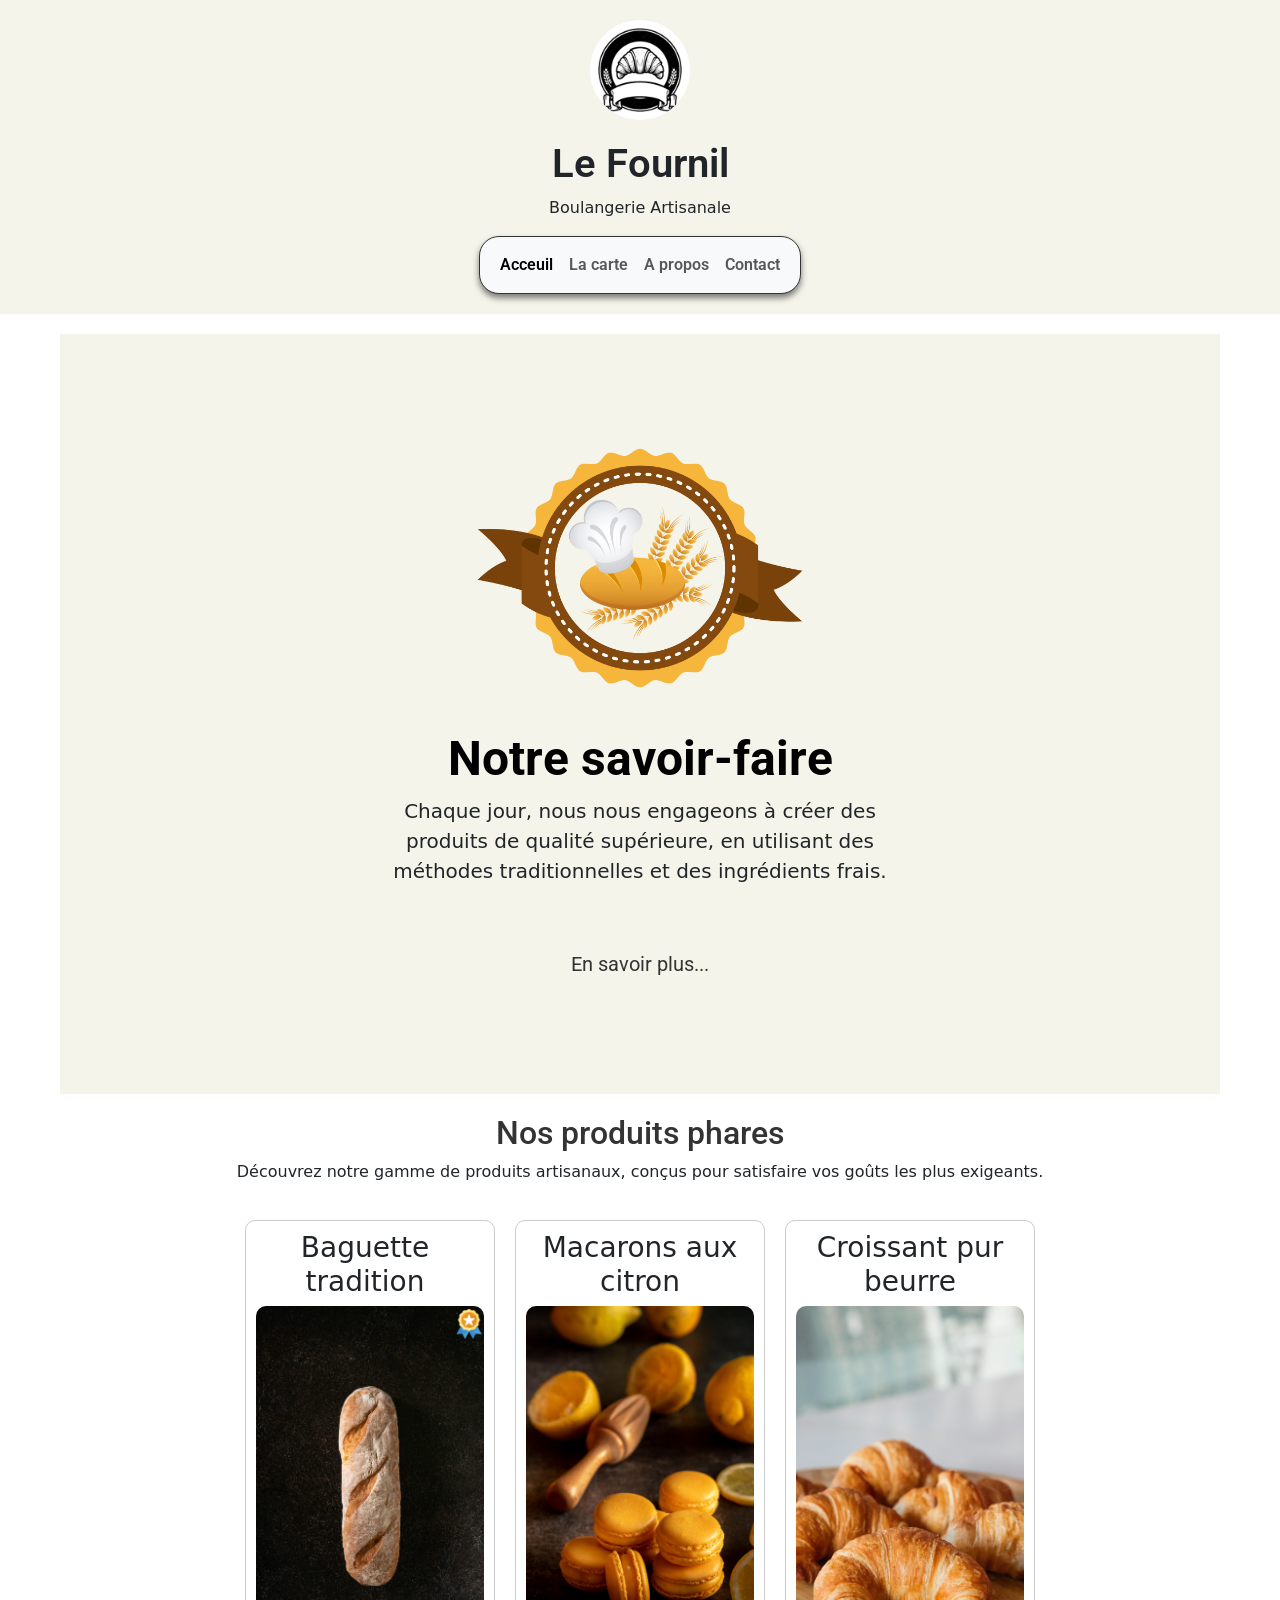
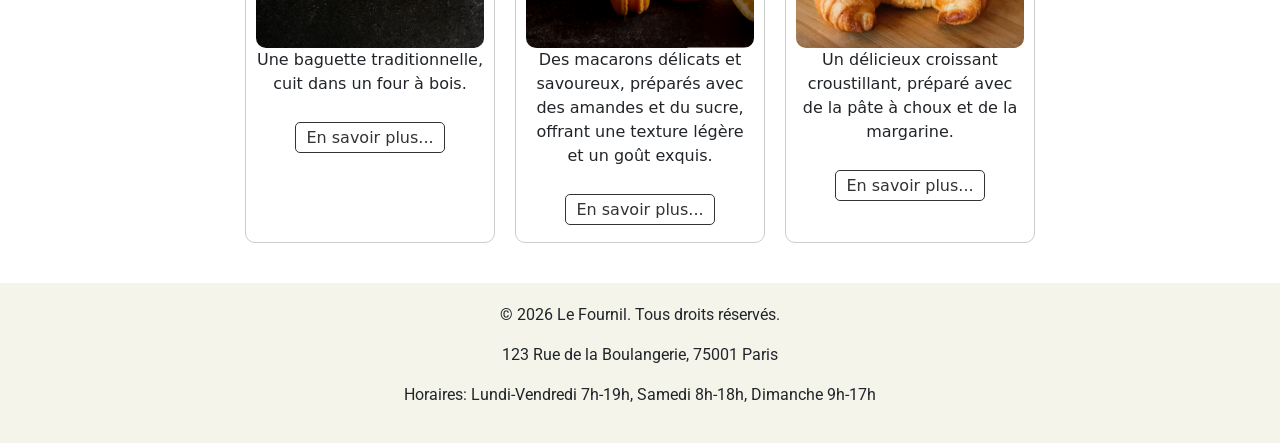
==== commit fd76ddb9: "fix: script link" ====
--- a/index.html
+++ b/index.html
@@ -8,7 +8,6 @@
       href="https://cdn.jsdelivr.net/npm/bootstrap@5.3.0/dist/css/bootstrap.min.css"
       rel="stylesheet"
     />
-    <script src="https://cdn.jsdelivr.net/npm/bootstrap@5.3.0/dist/js/bootstrap.bundle.min.js"></script>
     <link rel="stylesheet" href="./assets/css/default.css" />
     <title>Le Fournil - Boulangerie Artisanale</title>
   </head>
@@ -168,19 +167,6 @@
     <p>123 Rue de la Boulangerie, 75001 Paris</p>
     <p>Horaires: Lundi-Vendredi 7h-19h, Samedi 8h-18h, Dimanche 9h-17h</p>
   </footer>
-  <script>
-    document.addEventListener("DOMContentLoaded", () => {
-      console.log("Popover init");
-
-      const popoverTriggerList = document.querySelectorAll(
-        '[data-bs-toggle="popover"]',
-      );
-
-      console.log(popoverTriggerList);
-
-      [...popoverTriggerList].forEach((el) => {
-        new bootstrap.Popover(el);
-      });
-    });
-  </script>
+  <script src="https://cdn.jsdelivr.net/npm/bootstrap@5.3.0-alpha1/dist/js/bootstrap.bundle.min.js"></script>
+  <script src="assets/js/index.js"></script>
 </html>
--- a/assets/css/default.css
+++ b/assets/css/default.css
@@ -1,3 +1,14 @@
+@import url("https://fonts.googleapis.com/css2?family=Roboto:ital,wght@0,100..900;1,100..900&display=swap");
+
+@media screen and (max-width: 768px) {
+  .ancre-la-carte {
+    flex-direction: column;
+  }
+  .row {
+    align-items: center;
+    flex-direction: column;
+  }
+}
 *,
 *::before,
 *::after {
@@ -9,6 +20,7 @@
   --secondary-color: #333;
   --accent-color: #ff6f61;
   --background-color: #f5f5f5;
+  --font-primary: "Roboto", sans-serif;
 }
 /* Style globale */
 .body {
@@ -25,8 +37,15 @@
   flex-direction: column;
   align-items: center;
 }
+h1 {
+  font-family: var(--font-primary);
+  font-weight: 600;
+  text-align: center;
+  margin-top: 20px;
+}
 h2 {
   color: var(--secondary-color);
+  font-family: var(--font-primary);
   text-align: center;
   margin-top: 20px;
 }
@@ -52,6 +71,7 @@
 }
 
 .navbar {
+  font-family: var(--font-primary);
   border: 1px solid var(--secondary-color);
   border-radius: 20px;
   box-shadow: 0 4px 6px rgba(0, 0, 0, 0.5);
@@ -68,6 +88,7 @@
 
 /* FOOTER */
 footer {
+  font-family: var(--font-primary);
   background-color: var(--primary-color);
   padding: 20px;
   text-align: center;
@@ -86,6 +107,7 @@
   text-decoration: none;
   border-radius: 5px;
   margin-top: 20px;
+  font-family: var(--font-primary);
 }
 .link-hero:hover {
   background-color: var(--secondary-color);
@@ -185,6 +207,7 @@
 }
 
 .ancre-la-carte {
+  font-family: var(--font-primary);
   display: flex;
   justify-content: center;
   gap: 20px;
@@ -242,6 +265,16 @@
 }
 
 /* PAGE CONTACT */
+.form-choice {
+  display: flex;
+  flex-direction: column;
+  align-items: center;
+  margin-bottom: 20px;
+  border: 1px solid var(--secondary-color);
+  border-radius: 15px;
+  padding: 20px;
+  box-shadow: 0 4px 6px rgba(0, 0, 0, 0.4);
+}
 .form-contact {
   display: flex;
   padding: 60px 45px;
@@ -260,6 +293,7 @@
   box-shadow: 0 4px 6px rgba(0, 0, 0, 0.4);
 }
 .btn-contact {
+  font-family: var(--font-primary);
   text-decoration: none;
   color: var(--secondary-color);
   font-size: medium;
@@ -268,12 +302,8 @@
   border-radius: 5px;
   transition: background-color 0.3s ease;
 }
-@media screen and (max-width: 768px) {
-  .ancre-la-carte {
-    flex-direction: column;
-  }
-  .row {
-    align-items: center;
-    flex-direction: column;
-  }
-}
+
+.btn-contact:hover {
+  background-color: var(--primary-color);
+  color: var(--secondary-color);
+}
